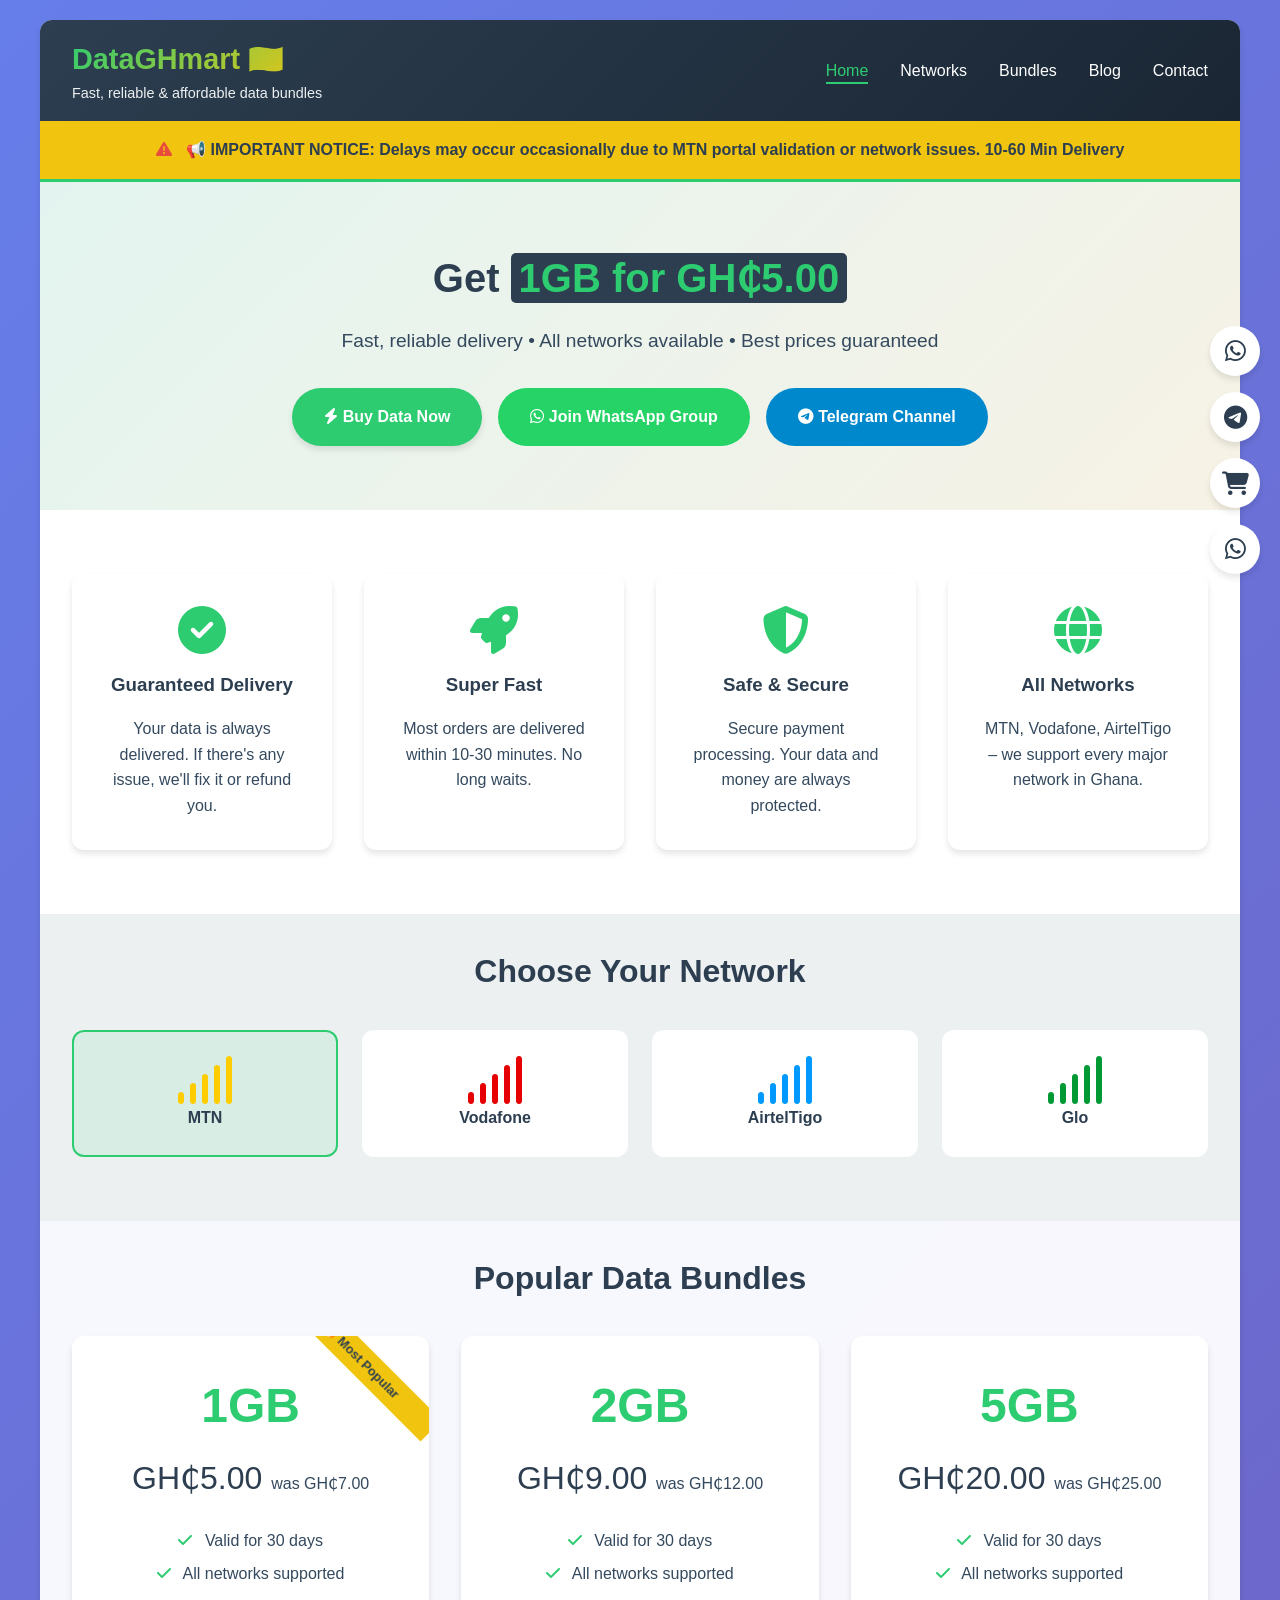
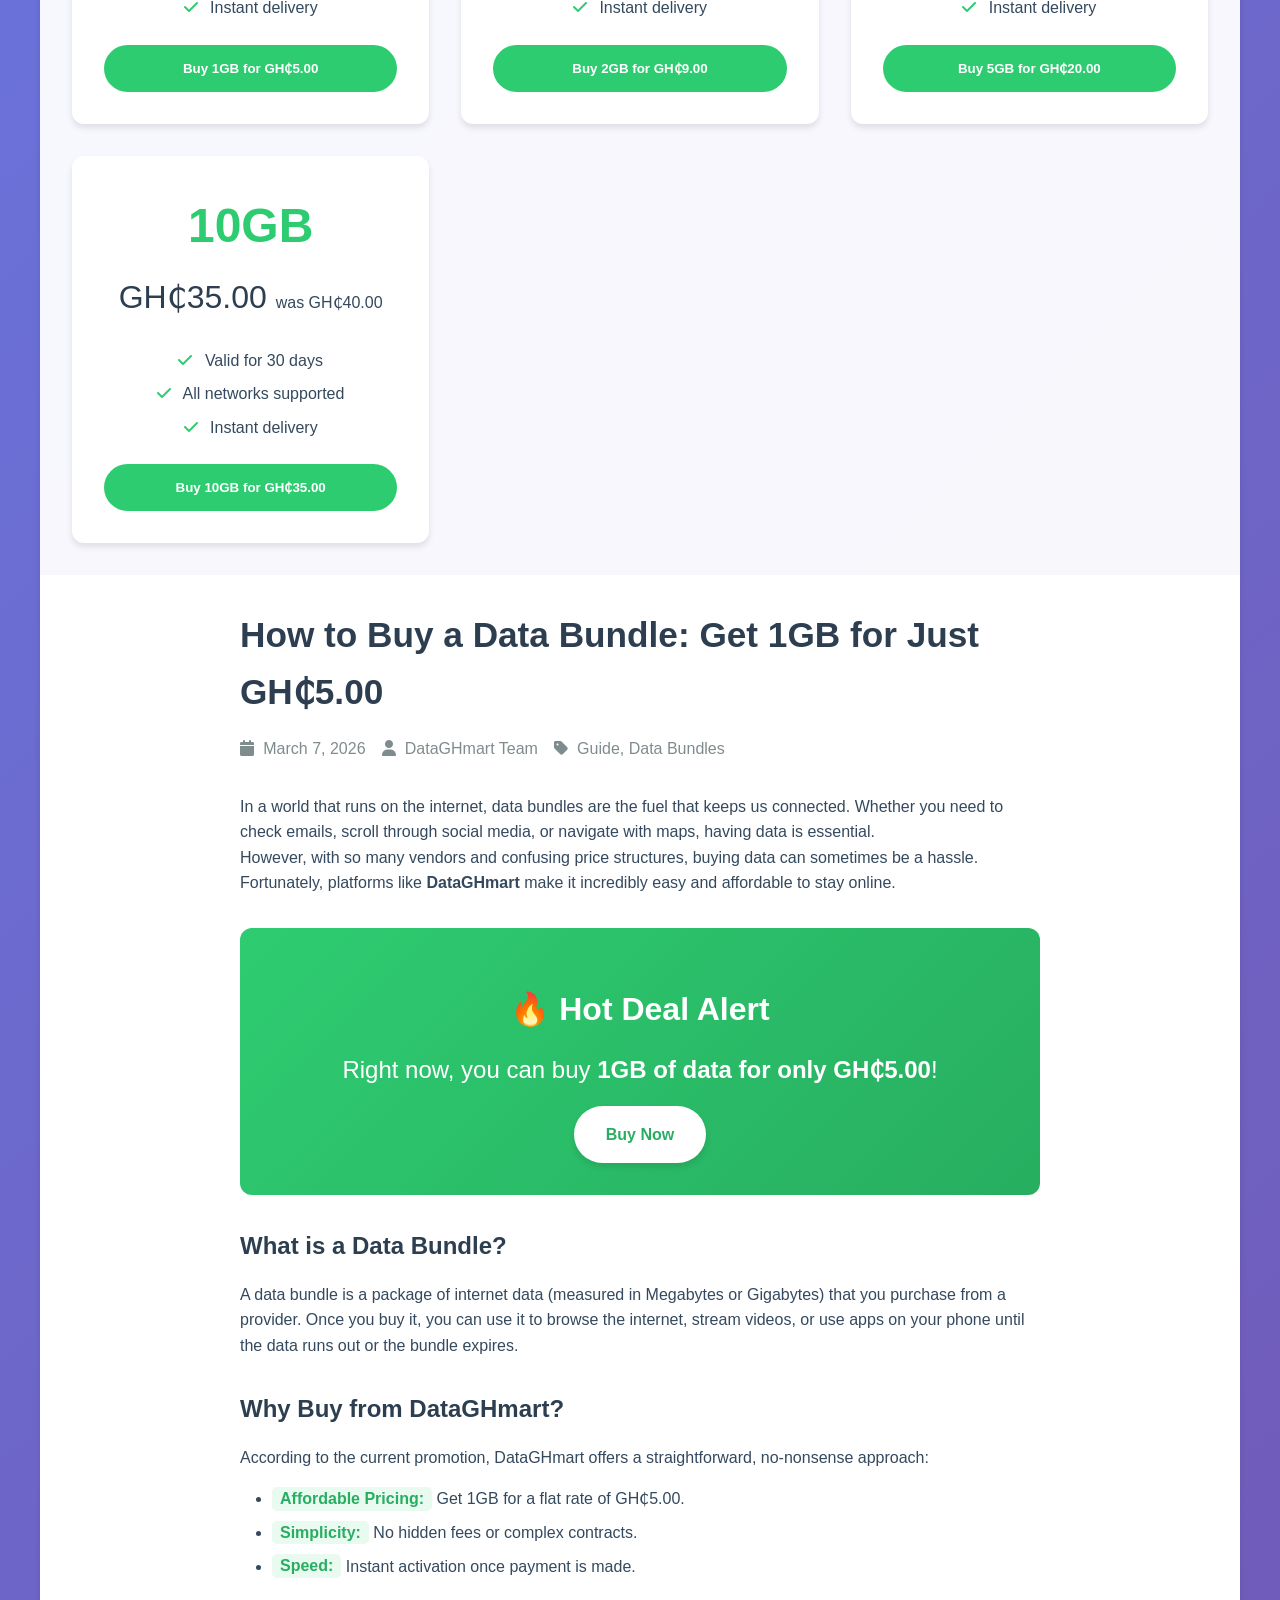
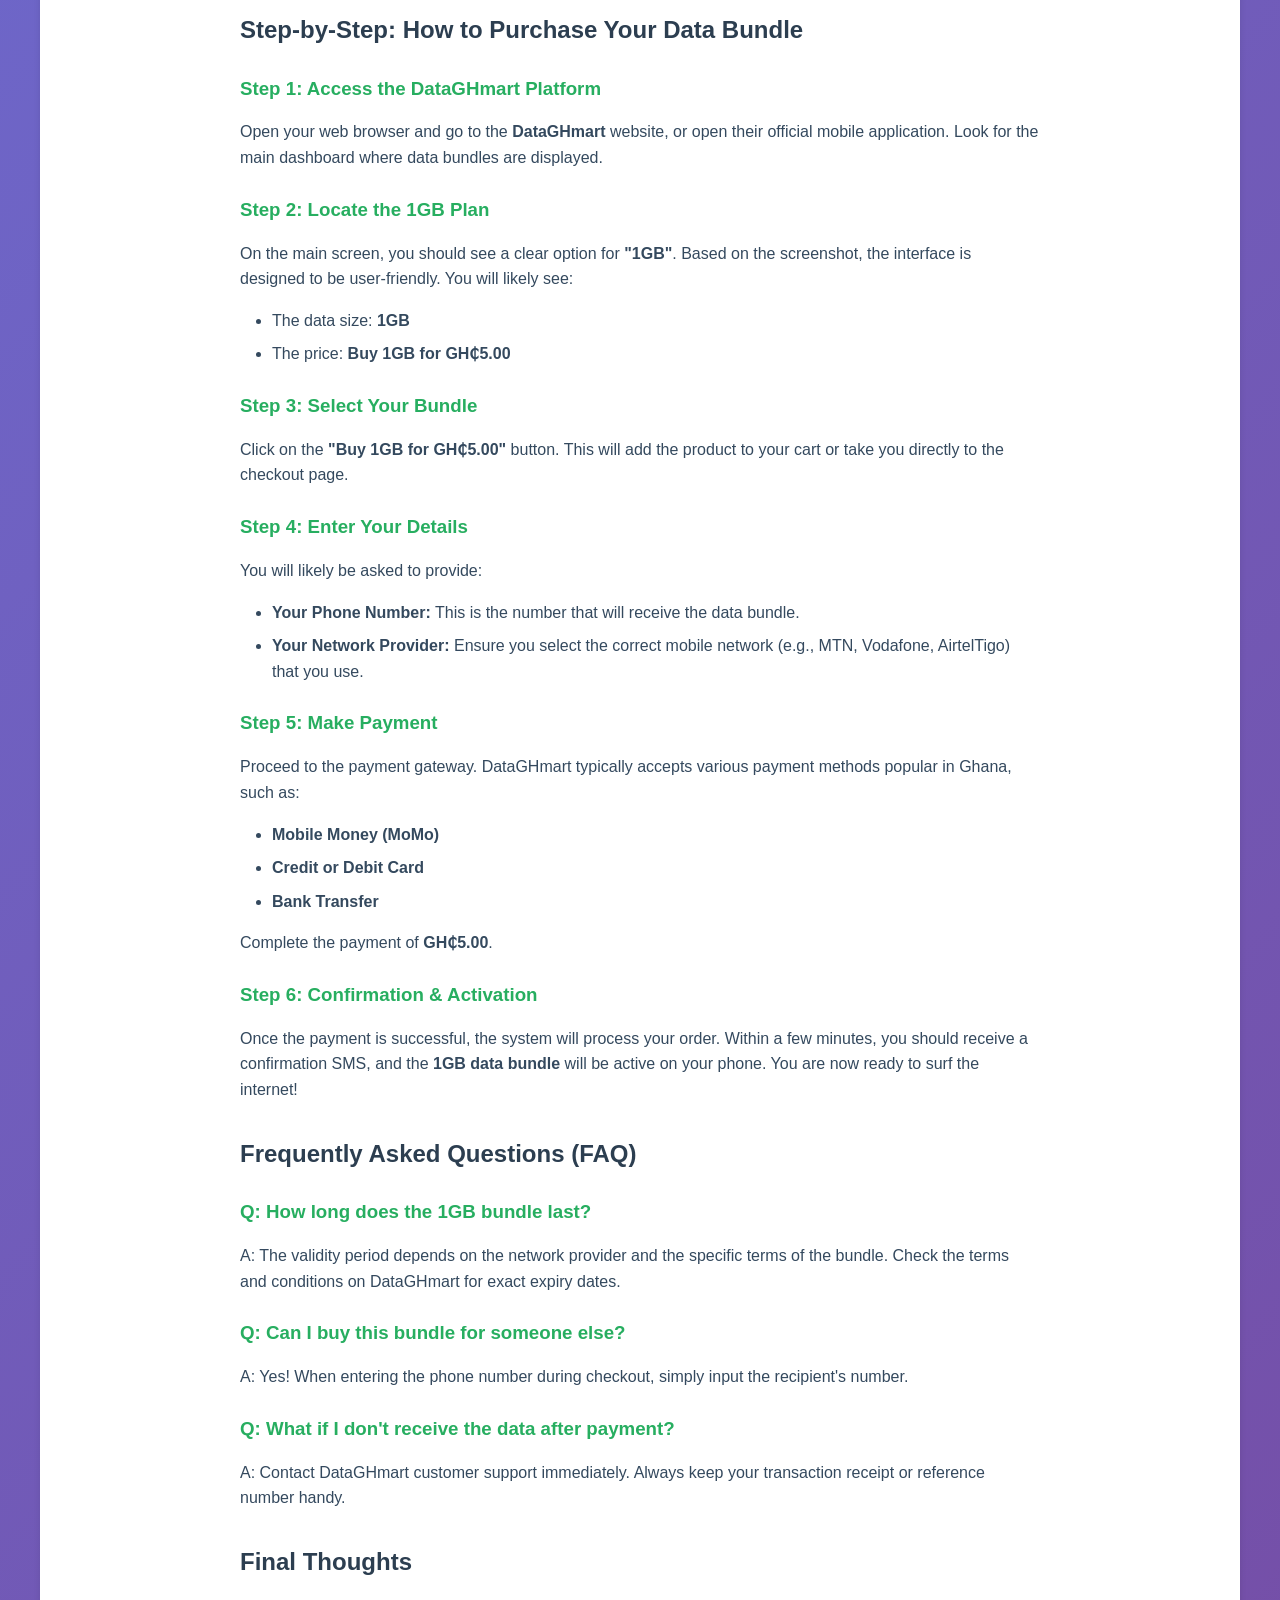
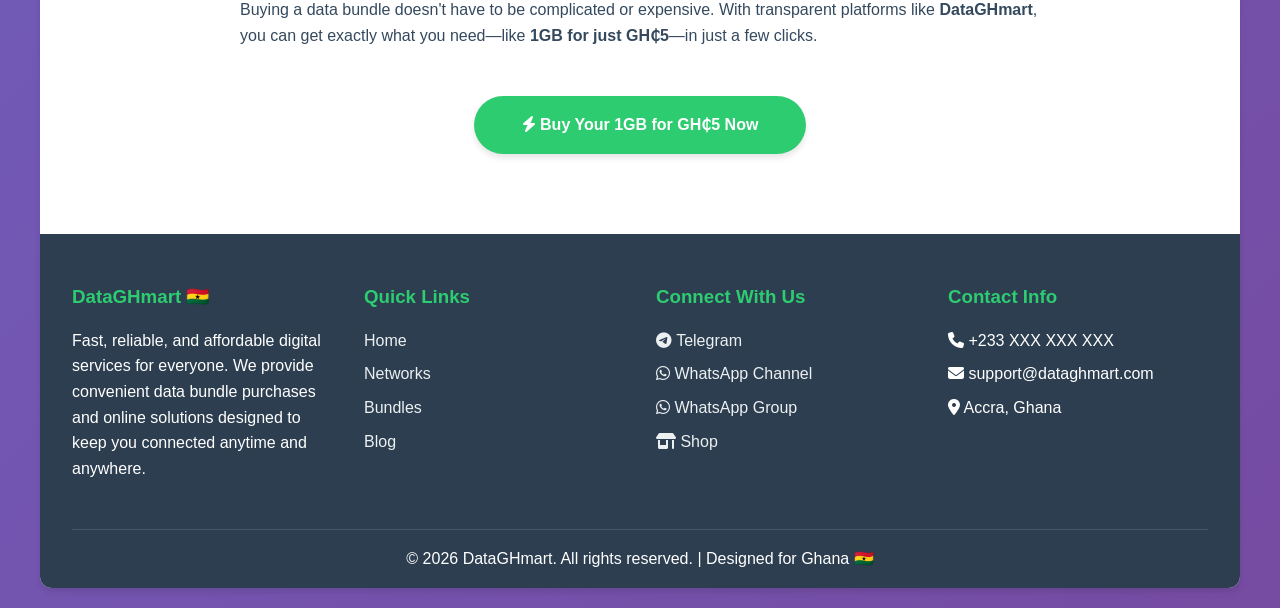
==== index.html @ 3838e5b7 "Add files via upload" ====
<!DOCTYPE html>
<html lang="en">
<head>
    <meta charset="UTF-8">
    <meta name="viewport" content="width=device-width, initial-scale=1.0">
    <title>DataGHmart - Buy Affordable Data Bundles in Ghana</title>
    <meta name="description" content="Buy 1GB for just GH₵5. Fast, reliable data bundle delivery for all networks in Ghana. MTN, Vodafone, AirtelTigo. Instant activation.">
    
    <!-- Font Awesome for Icons -->
    <link rel="stylesheet" href="https://cdnjs.cloudflare.com/ajax/libs/font-awesome/6.5.1/css/all.min.css">
    
    <!-- External CSS -->
    <link rel="stylesheet" href="style.css">
</head>
<body>
    <!-- Floating Social Sidebar -->
    <div class="social-sidebar">
        <a href="https://wa.me/233XXXXXXXXX?text=Hello%20DataGHmart%2C%20I%20want%20to%20buy%20data" class="social-icon whatsapp" target="_blank" rel="noopener noreferrer">
            <i class="fab fa-whatsapp"></i>
        </a>
        <a href="https://t.me/dataghmart" class="social-icon telegram" target="_blank" rel="noopener noreferrer">
            <i class="fab fa-telegram-plane"></i>
        </a>
        <a href="https://www.cheapdata.shop/shop/brivian-ltd" class="social-icon shop" target="_blank" rel="noopener noreferrer">
            <i class="fas fa-shopping-cart"></i>
        </a>
        <a href="https://whatsapp.com/channel/0029VbBi57OKgsNrDCV4zs1E" class="social-icon whatsapp" target="_blank" rel="noopener noreferrer">
            <i class="fab fa-whatsapp"></i>
        </a>
    </div>

    <div class="container">
        <!-- Header -->
        <header>
            <div class="logo">
                <h1>DataGHmart 🇬🇭</h1>
                <p>Fast, reliable & affordable data bundles</p>
            </div>
            <div class="menu-toggle" id="menuToggle">
                <i class="fas fa-bars"></i>
            </div>
            <nav>
                <ul id="mainNav">
                    <li><a href="#home">Home</a></li>
                    <li><a href="#networks">Networks</a></li>
                    <li><a href="#bundles">Bundles</a></li>
                    <li><a href="#blog">Blog</a></li>
                    <li><a href="#contact">Contact</a></li>
                </ul>
            </nav>
        </header>

        <!-- Notice Banner -->
        <div class="notice-banner">
            <i class="fas fa-exclamation-triangle"></i>
            📢 IMPORTANT NOTICE: Delays may occur occasionally due to MTN portal validation or network issues. 10-60 Min Delivery
        </div>

        <!-- Hero Section -->
        <section class="hero" id="home">
            <h2>Get <span>1GB for GH₵5.00</span></h2>
            <p>Fast, reliable delivery • All networks available • Best prices guaranteed</p>
            <div class="cta-buttons">
                <a href="https://www.cheapdata.shop/shop/brivian-ltd" class="btn btn-primary" target="_blank" rel="noopener noreferrer">
                    <i class="fas fa-bolt"></i> Buy Data Now
                </a>
                <a href="https://chat.whatsapp.com/KvupM9a1osR2ZE6LLy5NDb" class="btn btn-whatsapp" target="_blank" rel="noopener noreferrer">
                    <i class="fab fa-whatsapp"></i> Join WhatsApp Group
                </a>
                <a href="https://t.me/dataghmart" class="btn btn-telegram" target="_blank" rel="noopener noreferrer">
                    <i class="fab fa-telegram"></i> Telegram Channel
                </a>
            </div>
        </section>

        <!-- Features Section -->
        <section class="features">
            <div class="feature-card">
                <i class="fas fa-check-circle"></i>
                <h3>Guaranteed Delivery</h3>
                <p>Your data is always delivered. If there's any issue, we'll fix it or refund you.</p>
            </div>
            <div class="feature-card">
                <i class="fas fa-rocket"></i>
                <h3>Super Fast</h3>
                <p>Most orders are delivered within 10-30 minutes. No long waits.</p>
            </div>
            <div class="feature-card">
                <i class="fas fa-shield-alt"></i>
                <h3>Safe & Secure</h3>
                <p>Secure payment processing. Your data and money are always protected.</p>
            </div>
            <div class="feature-card">
                <i class="fas fa-globe"></i>
                <h3>All Networks</h3>
                <p>MTN, Vodafone, AirtelTigo – we support every major network in Ghana.</p>
            </div>
        </section>

        <!-- Networks Section -->
        <section class="networks" id="networks">
            <h2 class="section-title">Choose Your Network</h2>
            <div class="network-grid" id="networkGrid">
                <div class="network-item active" data-network="mtn">
                    <i class="fas fa-signal" style="font-size: 3rem; color: #ffcc00;"></i>
                    <h4>MTN</h4>
                </div>
                <div class="network-item" data-network="vodafone">
                    <i class="fas fa-signal" style="font-size: 3rem; color: #e60000;"></i>
                    <h4>Vodafone</h4>
                </div>
                <div class="network-item" data-network="airteltigo">
                    <i class="fas fa-signal" style="font-size: 3rem; color: #0099ff;"></i>
                    <h4>AirtelTigo</h4>
                </div>
                <div class="network-item" data-network="glo">
                    <i class="fas fa-signal" style="font-size: 3rem; color: #009933;"></i>
                    <h4>Glo</h4>
                </div>
            </div>
        </section>

        <!-- Bundles Section -->
        <section class="bundles" id="bundles">
            <h2 class="section-title">Popular Data Bundles</h2>
            <div class="bundle-grid" id="bundleGrid">
                <!-- Bundles will be populated by JavaScript -->
            </div>
        </section>

        <!-- Blog Content Section -->
        <section class="blog-content" id="blog">
            <article class="blog-post">
                <h1>How to Buy a Data Bundle: Get 1GB for Just GH₵5.00</h1>
                <div class="blog-meta">
                    <span><i class="fas fa-calendar"></i> March 7, 2026</span>
                    <span><i class="fas fa-user"></i> DataGHmart Team</span>
                    <span><i class="fas fa-tag"></i> Guide, Data Bundles</span>
                </div>
                <div class="blog-content-text">
                    <p>In a world that runs on the internet, data bundles are the fuel that keeps us connected. Whether you need to check emails, scroll through social media, or navigate with maps, having data is essential.</p>
                    
                    <p>However, with so many vendors and confusing price structures, buying data can sometimes be a hassle. Fortunately, platforms like <strong>DataGHmart</strong> make it incredibly easy and affordable to stay online.</p>
                    
                    <div style="background: linear-gradient(135deg, var(--primary), var(--primary-dark)); color: white; padding: 2rem; border-radius: var(--border-radius); margin: 2rem 0; text-align: center;">
                        <h3 style="color: white; font-size: 2rem;">🔥 Hot Deal Alert</h3>
                        <p style="font-size: 1.5rem; margin: 1rem 0;">Right now, you can buy <strong>1GB of data for only GH₵5.00</strong>!</p>
                        <a href="https://www.cheapdata.shop/shop/brivian-ltd" class="btn btn-primary" style="background: white; color: var(--primary-dark);" target="_blank" rel="noopener noreferrer">Buy Now</a>
                    </div>

                    <h2>What is a Data Bundle?</h2>
                    <p>A data bundle is a package of internet data (measured in Megabytes or Gigabytes) that you purchase from a provider. Once you buy it, you can use it to browse the internet, stream videos, or use apps on your phone until the data runs out or the bundle expires.</p>

                    <h2>Why Buy from DataGHmart?</h2>
                    <p>According to the current promotion, DataGHmart offers a straightforward, no-nonsense approach:</p>
                    <ul>
                        <li><span class="highlight">Affordable Pricing:</span> Get 1GB for a flat rate of GH₵5.00.</li>
                        <li><span class="highlight">Simplicity:</span> No hidden fees or complex contracts.</li>
                        <li><span class="highlight">Speed:</span> Instant activation once payment is made.</li>
                    </ul>

                    <h2>Step-by-Step: How to Purchase Your Data Bundle</h2>
                    
                    <h3>Step 1: Access the DataGHmart Platform</h3>
                    <p>Open your web browser and go to the <strong>DataGHmart</strong> website, or open their official mobile application. Look for the main dashboard where data bundles are displayed.</p>

                    <h3>Step 2: Locate the 1GB Plan</h3>
                    <p>On the main screen, you should see a clear option for <strong>"1GB"</strong>. Based on the screenshot, the interface is designed to be user-friendly. You will likely see:</p>
                    <ul>
                        <li>The data size: <strong>1GB</strong></li>
                        <li>The price: <strong>Buy 1GB for GH₵5.00</strong></li>
                    </ul>

                    <h3>Step 3: Select Your Bundle</h3>
                    <p>Click on the <strong>"Buy 1GB for GH₵5.00"</strong> button. This will add the product to your cart or take you directly to the checkout page.</p>

                    <h3>Step 4: Enter Your Details</h3>
                    <p>You will likely be asked to provide:</p>
                    <ul>
                        <li><strong>Your Phone Number:</strong> This is the number that will receive the data bundle.</li>
                        <li><strong>Your Network Provider:</strong> Ensure you select the correct mobile network (e.g., MTN, Vodafone, AirtelTigo) that you use.</li>
                    </ul>

                    <h3>Step 5: Make Payment</h3>
                    <p>Proceed to the payment gateway. DataGHmart typically accepts various payment methods popular in Ghana, such as:</p>
                    <ul>
                        <li><strong>Mobile Money (MoMo)</strong></li>
                        <li><strong>Credit or Debit Card</strong></li>
                        <li><strong>Bank Transfer</strong></li>
                    </ul>
                    <p>Complete the payment of <strong>GH₵5.00</strong>.</p>

                    <h3>Step 6: Confirmation & Activation</h3>
                    <p>Once the payment is successful, the system will process your order. Within a few minutes, you should receive a confirmation SMS, and the <strong>1GB data bundle</strong> will be active on your phone. You are now ready to surf the internet!</p>

                    <h2>Frequently Asked Questions (FAQ)</h2>
                    
                    <h3>Q: How long does the 1GB bundle last?</h3>
                    <p>A: The validity period depends on the network provider and the specific terms of the bundle. Check the terms and conditions on DataGHmart for exact expiry dates.</p>

                    <h3>Q: Can I buy this bundle for someone else?</h3>
                    <p>A: Yes! When entering the phone number during checkout, simply input the recipient's number.</p>

                    <h3>Q: What if I don't receive the data after payment?</h3>
                    <p>A: Contact DataGHmart customer support immediately. Always keep your transaction receipt or reference number handy.</p>

                    <h2>Final Thoughts</h2>
                    <p>Buying a data bundle doesn't have to be complicated or expensive. With transparent platforms like <strong>DataGHmart</strong>, you can get exactly what you need—like <strong>1GB for just GH₵5</strong>—in just a few clicks.</p>

                    <div style="text-align: center; margin: 3rem 0;">
                        <a href="https://www.cheapdata.shop/shop/brivian-ltd" class="btn btn-primary" style="padding: 1rem 3rem;" target="_blank" rel="noopener noreferrer">
                            <i class="fas fa-bolt"></i> Buy Your 1GB for GH₵5 Now
                        </a>
                    </div>
                </div>
            </article>
        </section>

        <!-- Footer -->
        <footer id="contact">
            <div class="footer-content">
                <div class="footer-section">
                    <h3>DataGHmart 🇬🇭</h3>
                    <p>Fast, reliable, and affordable digital services for everyone. We provide convenient data bundle purchases and online solutions designed to keep you connected anytime and anywhere.</p>
                </div>
                <div class="footer-section">
                    <h3>Quick Links</h3>
                    <ul>
                        <li><a href="#home">Home</a></li>
                        <li><a href="#networks">Networks</a></li>
                        <li><a href="#bundles">Bundles</a></li>
                        <li><a href="#blog">Blog</a></li>
                    </ul>
                </div>
                <div class="footer-section">
                    <h3>Connect With Us</h3>
                    <ul>
                        <li><a href="https://t.me/dataghmart" target="_blank" rel="noopener noreferrer"><i class="fab fa-telegram"></i> Telegram</a></li>
                        <li><a href="https://whatsapp.com/channel/0029VbBi57OKgsNrDCV4zs1E" target="_blank" rel="noopener noreferrer"><i class="fab fa-whatsapp"></i> WhatsApp Channel</a></li>
                        <li><a href="https://chat.whatsapp.com/KvupM9a1osR2ZE6LLy5NDb" target="_blank" rel="noopener noreferrer"><i class="fab fa-whatsapp"></i> WhatsApp Group</a></li>
                        <li><a href="https://www.cheapdata.shop/shop/brivian-ltd" target="_blank" rel="noopener noreferrer"><i class="fas fa-shop"></i> Shop</a></li>
                    </ul>
                </div>
                <div class="footer-section">
                    <h3>Contact Info</h3>
                    <ul>
                        <li><i class="fas fa-phone"></i> +233 XXX XXX XXX</li>
                        <li><i class="fas fa-envelope"></i> support@dataghmart.com</li>
                        <li><i class="fas fa-map-marker-alt"></i> Accra, Ghana</li>
                    </ul>
                </div>
            </div>
            <div class="footer-bottom">
                <p>&copy; 2026 DataGHmart. All rights reserved. | Designed for Ghana 🇬🇭</p>
            </div>
        </footer>
    </div>

    <!-- External JavaScript -->
    <script src="script.js"></script>
</body>
</html>
---- style.css ----
/* ===== RESET & VARIABLES ===== */
* {
    margin: 0;
    padding: 0;
    box-sizing: border-box;
}

:root {
    --primary: #2ecc71;
    --primary-dark: #27ae60;
    --secondary: #f1c40f;
    --dark: #2c3e50;
    --light: #ecf0f1;
    --danger: #e74c3c;
    --text: #34495e;
    --whatsapp: #25D366;
    --telegram: #0088cc;
    --shadow: 0 4px 6px rgba(0, 0, 0, 0.1);
    --border-radius: 12px;
}

body {
    font-family: 'Segoe UI', Tahoma, Geneva, Verdana, sans-serif;
    line-height: 1.6;
    color: var(--text);
    background: linear-gradient(135deg, #667eea 0%, #764ba2 100%);
    min-height: 100vh;
    padding: 20px;
}

/* ===== CONTAINER & CARD STYLES ===== */
.container {
    max-width: 1200px;
    margin: 0 auto;
    background: rgba(255, 255, 255, 0.95);
    backdrop-filter: blur(10px);
    border-radius: var(--border-radius);
    box-shadow: var(--shadow);
    overflow: hidden;
}

/* ===== HEADER & NAVIGATION ===== */
header {
    background: linear-gradient(135deg, var(--dark), #1a2634);
    color: white;
    padding: 1rem 2rem;
    display: flex;
    justify-content: space-between;
    align-items: center;
    flex-wrap: wrap;
    gap: 1rem;
}

.logo h1 {
    font-size: 1.8rem;
    font-weight: 700;
    background: linear-gradient(135deg, var(--primary), var(--secondary));
    -webkit-background-clip: text;
    -webkit-text-fill-color: transparent;
    background-clip: text;
}

.logo p {
    font-size: 0.9rem;
    color: var(--light);
}

nav ul {
    display: flex;
    gap: 2rem;
    list-style: none;
}

nav a {
    color: white;
    text-decoration: none;
    font-weight: 500;
    transition: color 0.3s;
    position: relative;
}

nav a::after {
    content: '';
    position: absolute;
    bottom: -5px;
    left: 0;
    width: 0;
    height: 2px;
    background: var(--primary);
    transition: width 0.3s;
}

nav a:hover::after {
    width: 100%;
}

nav a:hover {
    color: var(--primary);
}

nav a.active {
    color: var(--primary);
}

nav a.active::after {
    width: 100%;
}

/* ===== MOBILE MENU ===== */
.menu-toggle {
    display: none;
    font-size: 1.5rem;
    cursor: pointer;
    color: white;
}

/* ===== NOTICE BANNER ===== */
.notice-banner {
    background: var(--secondary);
    color: var(--dark);
    padding: 1rem 2rem;
    text-align: center;
    font-weight: 600;
    border-bottom: 3px solid var(--primary);
}

.notice-banner i {
    margin-right: 10px;
    color: var(--danger);
}

/* ===== HERO SECTION ===== */
.hero {
    background: linear-gradient(135deg, rgba(46, 204, 113, 0.1), rgba(241, 196, 15, 0.1));
    padding: 4rem 2rem;
    text-align: center;
}

.hero h2 {
    font-size: 2.5rem;
    color: var(--dark);
    margin-bottom: 1rem;
}

.hero h2 span {
    color: var(--primary);
    background: var(--dark);
    padding: 0.2rem 0.5rem;
    border-radius: 5px;
}

.hero p {
    font-size: 1.2rem;
    margin-bottom: 2rem;
}

.cta-buttons {
    display: flex;
    gap: 1rem;
    justify-content: center;
    flex-wrap: wrap;
}

.btn {
    display: inline-block;
    padding: 1rem 2rem;
    border-radius: 50px;
    text-decoration: none;
    font-weight: 600;
    transition: all 0.3s;
    border: none;
    cursor: pointer;
}

.btn-primary {
    background: var(--primary);
    color: white;
    box-shadow: var(--shadow);
}

.btn-primary:hover {
    background: var(--primary-dark);
    transform: translateY(-2px);
}

.btn-whatsapp {
    background: var(--whatsapp);
    color: white;
}

.btn-whatsapp:hover {
    background: #128C7E;
    transform: translateY(-2px);
}

.btn-telegram {
    background: var(--telegram);
    color: white;
}

.btn-telegram:hover {
    background: #006699;
    transform: translateY(-2px);
}

/* ===== FEATURES SECTION ===== */
.features {
    display: grid;
    grid-template-columns: repeat(auto-fit, minmax(250px, 1fr));
    gap: 2rem;
    padding: 4rem 2rem;
    background: white;
}

.feature-card {
    text-align: center;
    padding: 2rem;
    border-radius: var(--border-radius);
    box-shadow: var(--shadow);
    transition: transform 0.3s;
}

.feature-card:hover {
    transform: translateY(-5px);
}

.feature-card i {
    font-size: 3rem;
    color: var(--primary);
    margin-bottom: 1rem;
}

.feature-card h3 {
    margin-bottom: 1rem;
    color: var(--dark);
}

/* ===== NETWORK GRID ===== */
.networks {
    padding: 2rem;
    background: var(--light);
}

.section-title {
    text-align: center;
    font-size: 2rem;
    margin-bottom: 2rem;
    color: var(--dark);
}

.network-grid {
    display: grid;
    grid-template-columns: repeat(auto-fit, minmax(150px, 1fr));
    gap: 1.5rem;
    margin-bottom: 2rem;
}

.network-item {
    background: white;
    padding: 1.5rem;
    border-radius: var(--border-radius);
    text-align: center;
    cursor: pointer;
    transition: all 0.3s;
    border: 2px solid transparent;
}

.network-item:hover {
    border-color: var(--primary);
    transform: scale(1.05);
}

.network-item.active {
    border-color: var(--primary);
    background: rgba(46, 204, 113, 0.1);
}

.network-item img {
    width: 60px;
    height: 60px;
    margin-bottom: 0.5rem;
}

.network-item h4 {
    color: var(--dark);
}

/* ===== BUNDLE CARDS ===== */
.bundles {
    padding: 2rem;
}

.bundle-grid {
    display: grid;
    grid-template-columns: repeat(auto-fit, minmax(280px, 1fr));
    gap: 2rem;
}

.bundle-card {
    background: white;
    border-radius: var(--border-radius);
    padding: 2rem;
    text-align: center;
    box-shadow: var(--shadow);
    position: relative;
    overflow: hidden;
    transition: transform 0.3s;
}

.bundle-card:hover {
    transform: translateY(-5px);
}

.bundle-card.popular::before {
    content: '🔥 Most Popular';
    position: absolute;
    top: 10px;
    right: -30px;
    background: var(--secondary);
    color: var(--dark);
    padding: 0.3rem 3rem;
    transform: rotate(45deg);
    font-size: 0.8rem;
    font-weight: 600;
}

.bundle-size {
    font-size: 3rem;
    font-weight: 700;
    color: var(--primary);
    margin-bottom: 0.5rem;
}

.bundle-price {
    font-size: 2rem;
    color: var(--dark);
    margin-bottom: 1rem;
}

.bundle-price span {
    font-size: 1rem;
    color: var(--text);
}

.bundle-features {
    list-style: none;
    margin: 1.5rem 0;
}

.bundle-features li {
    margin: 0.5rem 0;
    color: var(--text);
}

.bundle-features i {
    color: var(--primary);
    margin-right: 0.5rem;
}

.btn-buy {
    background: var(--primary);
    color: white;
    width: 100%;
    padding: 1rem;
    border: none;
    border-radius: 50px;
    font-weight: 600;
    cursor: pointer;
    transition: background 0.3s;
}

.btn-buy:hover {
    background: var(--primary-dark);
}

/* ===== BLOG CONTENT ===== */
.blog-content {
    padding: 2rem;
    background: white;
}

.blog-post {
    max-width: 800px;
    margin: 0 auto;
}

.blog-post h1 {
    font-size: 2.2rem;
    color: var(--dark);
    margin-bottom: 1rem;
}

.blog-meta {
    color: #7f8c8d;
    margin-bottom: 2rem;
    display: flex;
    gap: 1rem;
    align-items: center;
}

.blog-meta i {
    margin-right: 0.3rem;
}

.blog-content-text h2 {
    color: var(--dark);
    margin: 2rem 0 1rem;
}

.blog-content-text h3 {
    color: var(--primary-dark);
    margin: 1.5rem 0 1rem;
}

.blog-content-text ul, 
.blog-content-text ol {
    margin: 1rem 0 1rem 2rem;
}

.blog-content-text li {
    margin: 0.5rem 0;
}

.blog-content-text .highlight {
    background: rgba(46, 204, 113, 0.1);
    padding: 0.2rem 0.5rem;
    border-radius: 5px;
    font-weight: 600;
    color: var(--primary-dark);
}

/* ===== SOCIAL SIDEBAR ===== */
.social-sidebar {
    position: fixed;
    right: 20px;
    top: 50%;
    transform: translateY(-50%);
    display: flex;
    flex-direction: column;
    gap: 1rem;
    z-index: 1000;
}

.social-icon {
    width: 50px;
    height: 50px;
    border-radius: 50%;
    background: white;
    display: flex;
    align-items: center;
    justify-content: center;
    font-size: 1.5rem;
    color: var(--dark);
    box-shadow: var(--shadow);
    transition: all 0.3s;
    text-decoration: none;
}

.social-icon:hover {
    transform: scale(1.1);
}

.social-icon.whatsapp:hover {
    background: var(--whatsapp);
    color: white;
}

.social-icon.telegram:hover {
    background: var(--telegram);
    color: white;
}

.social-icon.shop:hover {
    background: var(--primary);
    color: white;
}

/* ===== FOOTER ===== */
footer {
    background: var(--dark);
    color: white;
    padding: 3rem 2rem 1rem;
}

.footer-content {
    display: grid;
    grid-template-columns: repeat(auto-fit, minmax(250px, 1fr));
    gap: 2rem;
    max-width: 1200px;
    margin: 0 auto;
}

.footer-section h3 {
    margin-bottom: 1rem;
    color: var(--primary);
}

.footer-section ul {
    list-style: none;
}

.footer-section ul li {
    margin: 0.5rem 0;
}

.footer-section a {
    color: var(--light);
    text-decoration: none;
    transition: color 0.3s;
}

.footer-section a:hover {
    color: var(--primary);
}

.footer-bottom {
    text-align: center;
    margin-top: 3rem;
    padding-top: 1rem;
    border-top: 1px solid #465668;
}

/* ===== RESPONSIVE DESIGN ===== */
@media (max-width: 768px) {
    header {
        flex-direction: column;
        text-align: center;
    }

    .menu-toggle {
        display: block;
    }

    nav ul {
        display: none;
        flex-direction: column;
        gap: 1rem;
        width: 100%;
        padding: 1rem 0;
    }

    nav ul.show {
        display: flex;
    }

    .hero h2 {
        font-size: 2rem;
    }

    .social-sidebar {
        position: static;
        transform: none;
        flex-direction: row;
        justify-content: center;
        padding: 1rem;
        background: rgba(255, 255, 255, 0.9);
        margin-top: 1rem;
    }

    .notice-banner {
        font-size: 0.9rem;
    }
}

@media (max-width: 480px) {
    .cta-buttons {
        flex-direction: column;
    }

    .btn {
        width: 100%;
    }
}
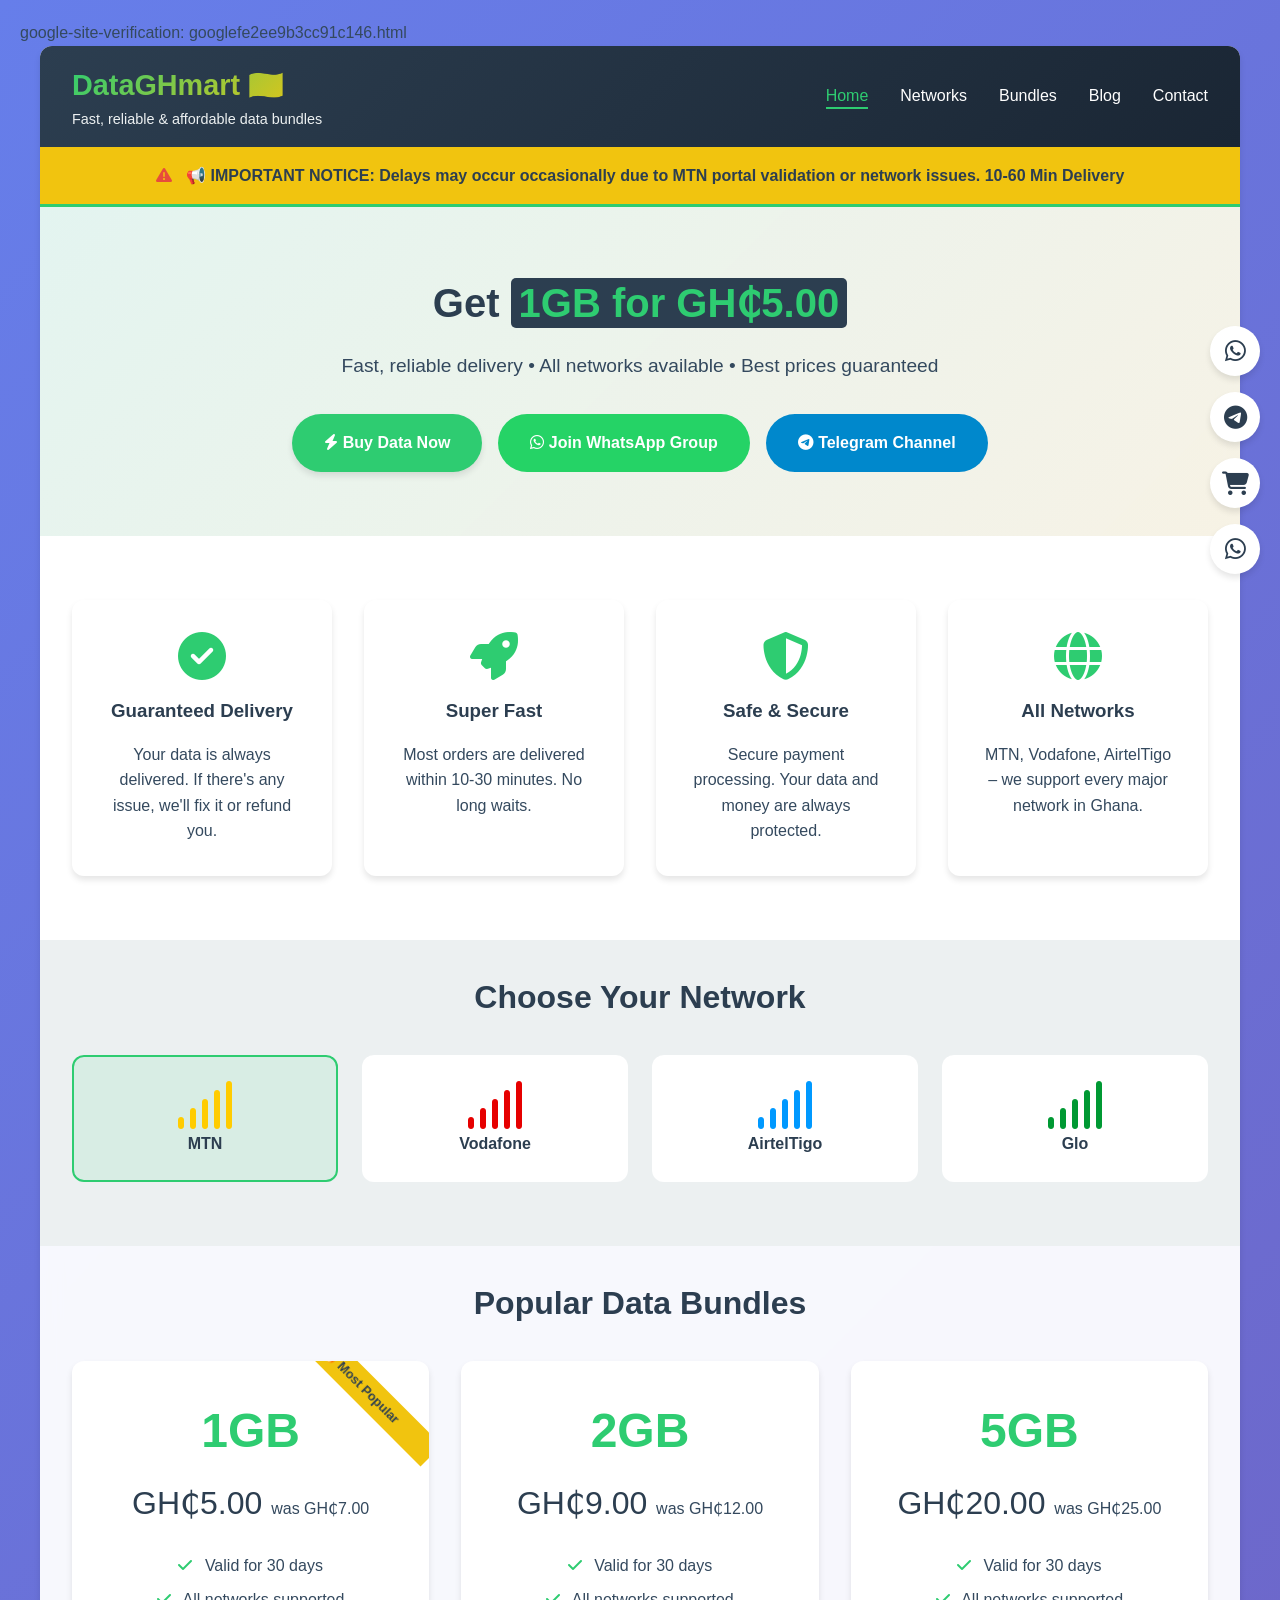
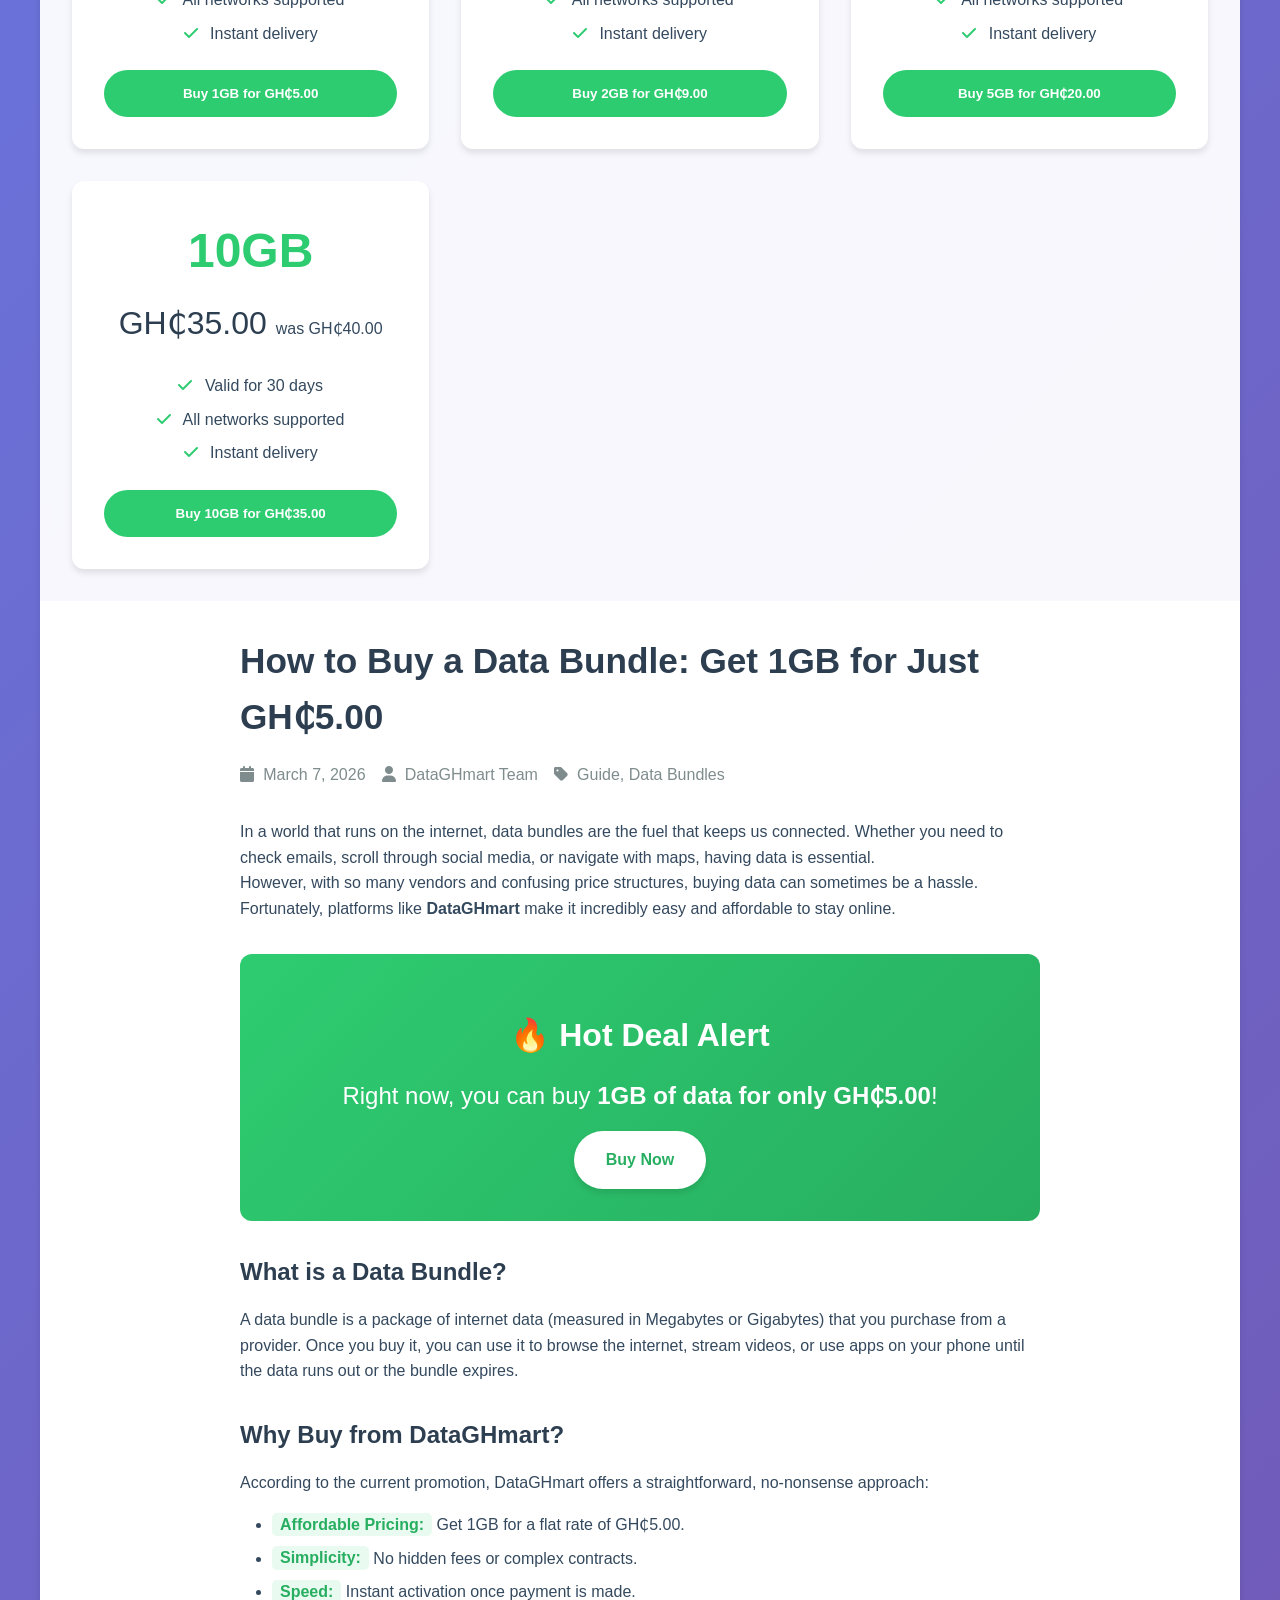
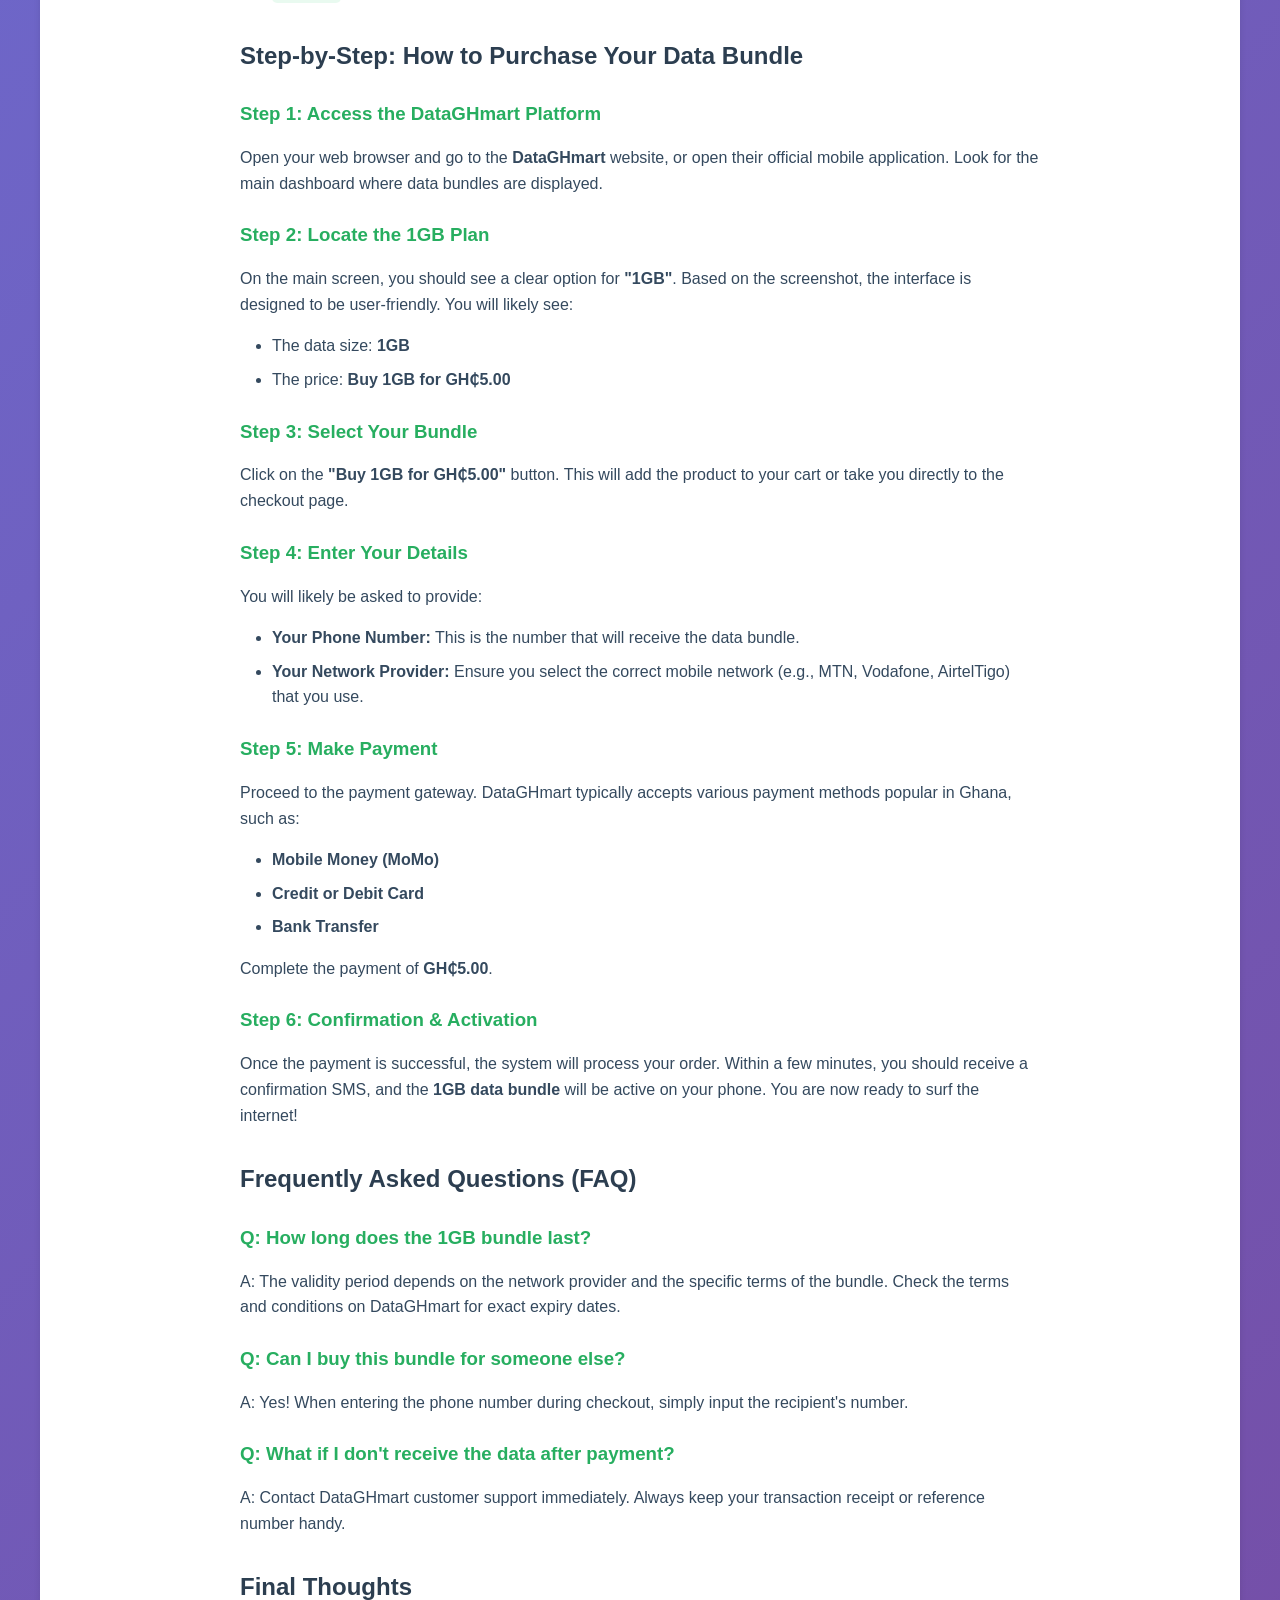
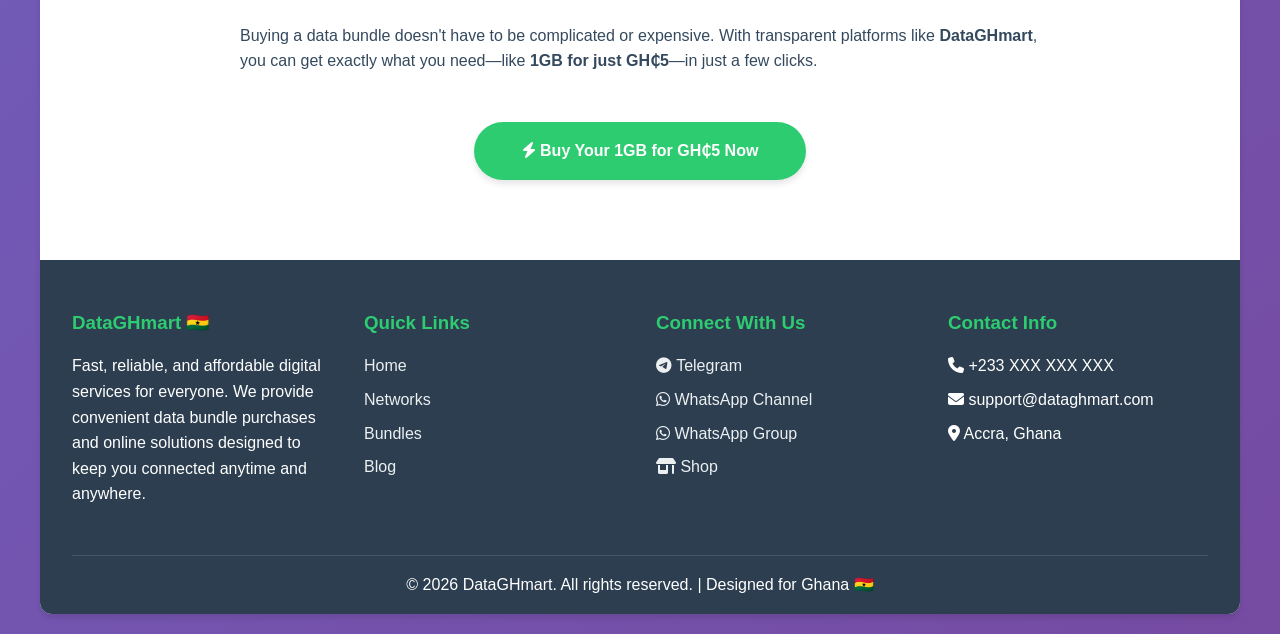
==== commit 79e96144: "Update index.html" ====
--- a/index.html
+++ b/index.html
@@ -1,6 +1,8 @@
 <!DOCTYPE html>
 <html lang="en">
 <head>
+    google-site-verification: googlefe2ee9b3cc91c146.html
+    <meta name="google-site-verification" content="9vMNerM8PINqfsRTG9Ss7VI5YIc3vKD4_roZ_LGCZEs" />
     <meta charset="UTF-8">
     <meta name="viewport" content="width=device-width, initial-scale=1.0">
     <title>DataGHmart - Buy Affordable Data Bundles in Ghana</title>
@@ -259,4 +261,4 @@
     <!-- External JavaScript -->
     <script src="script.js"></script>
 </body>
-</html>+</html>
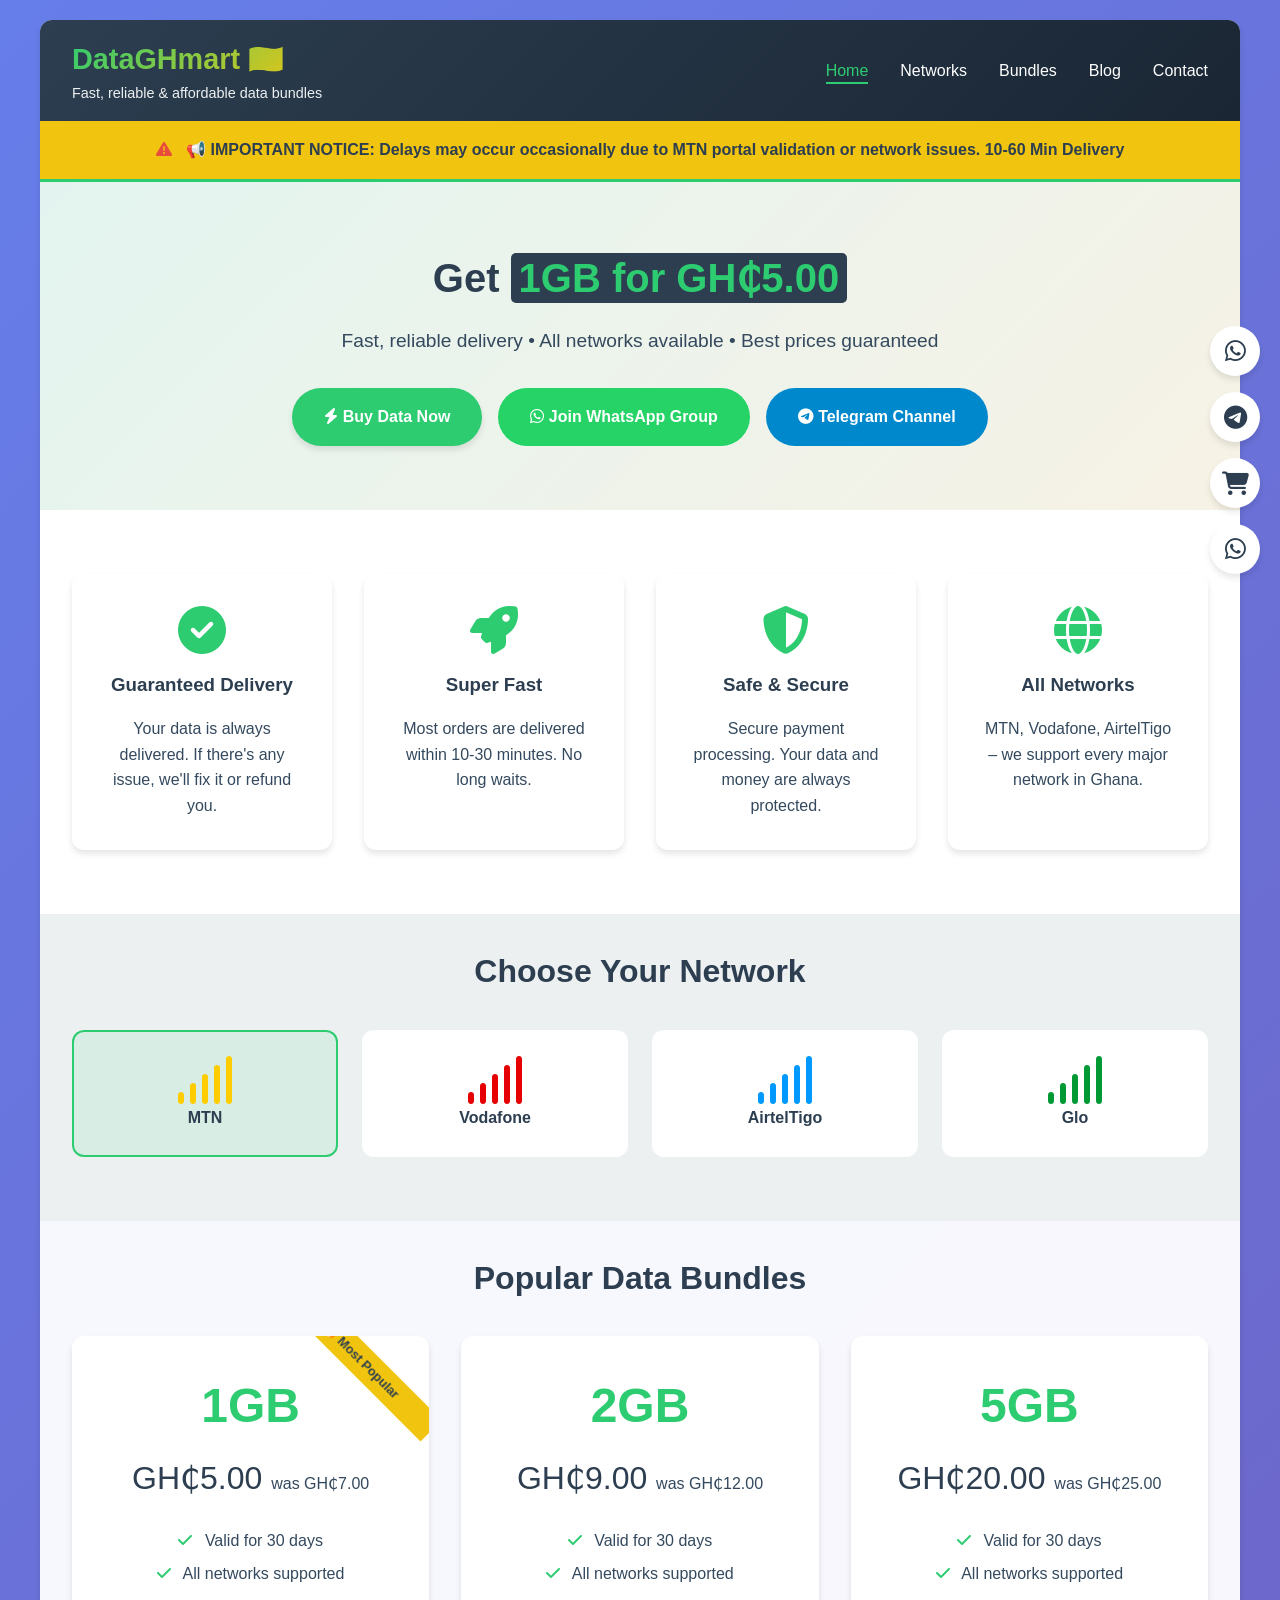
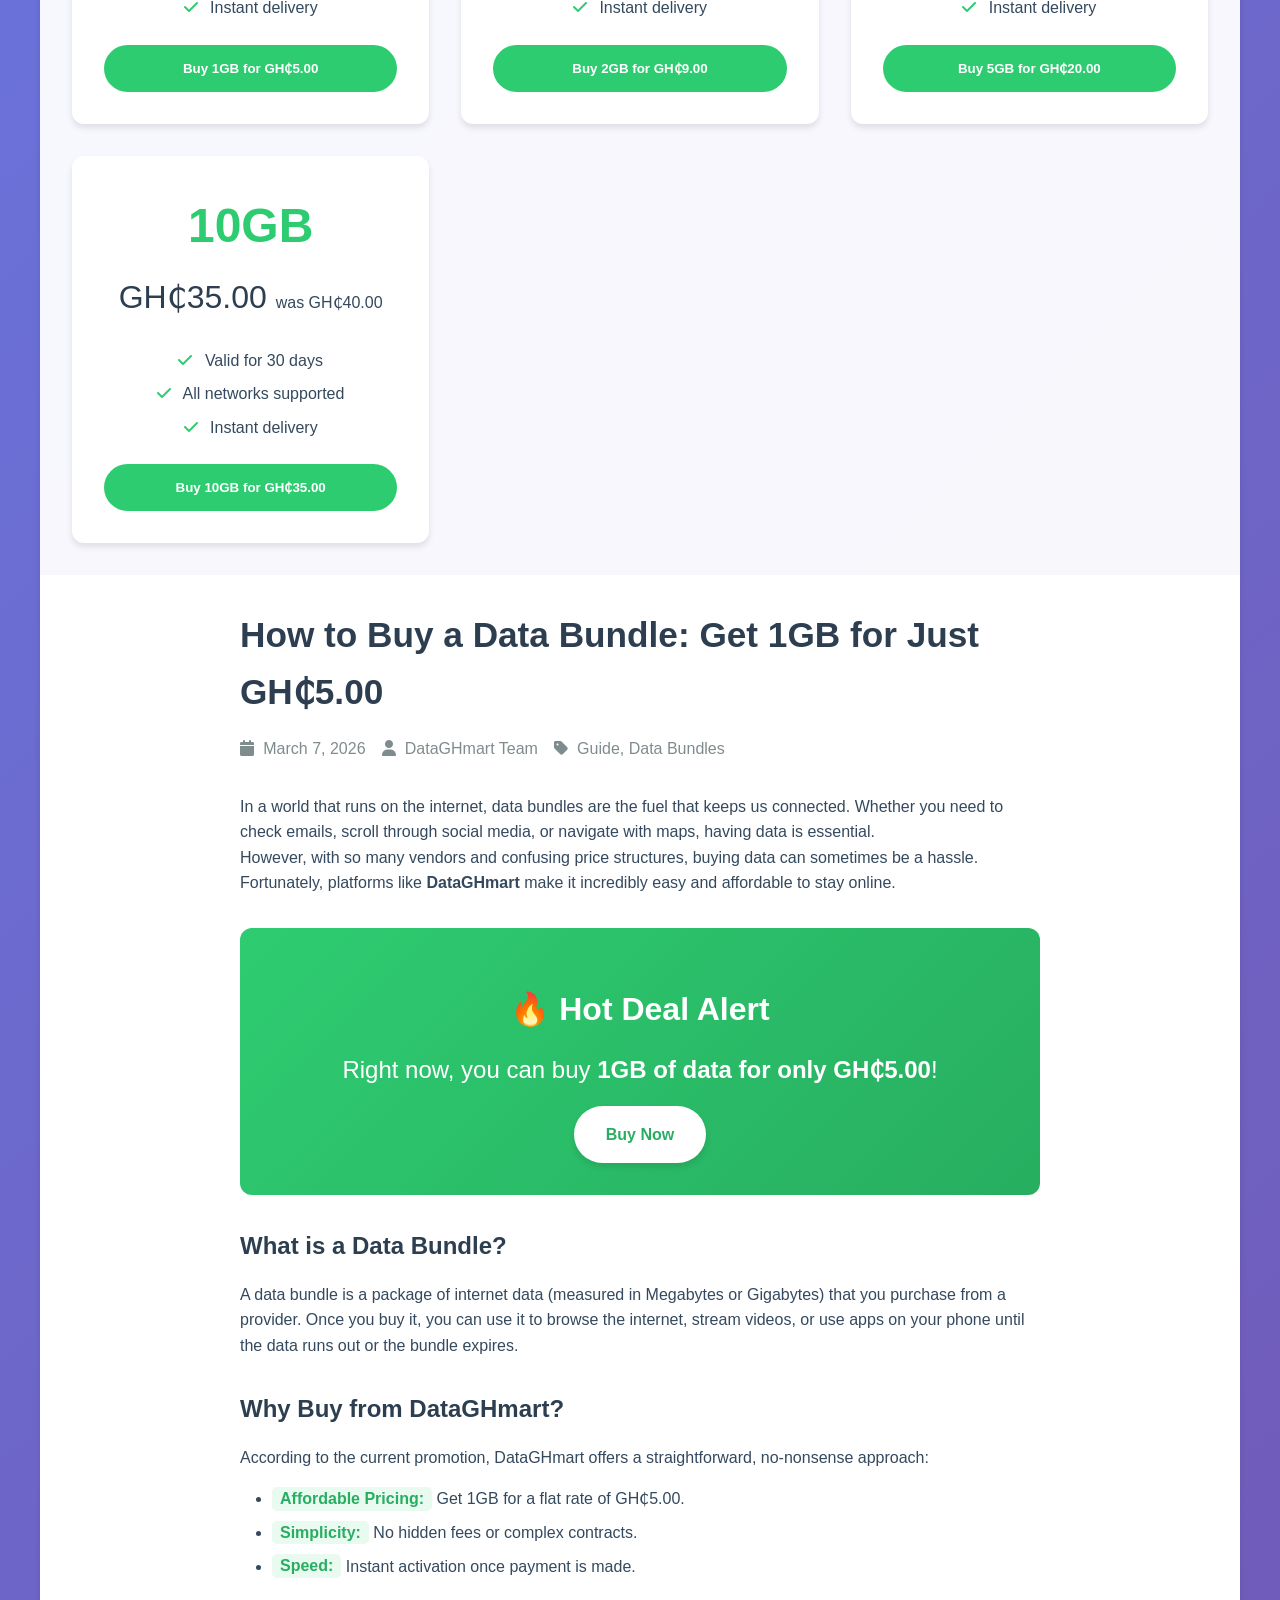
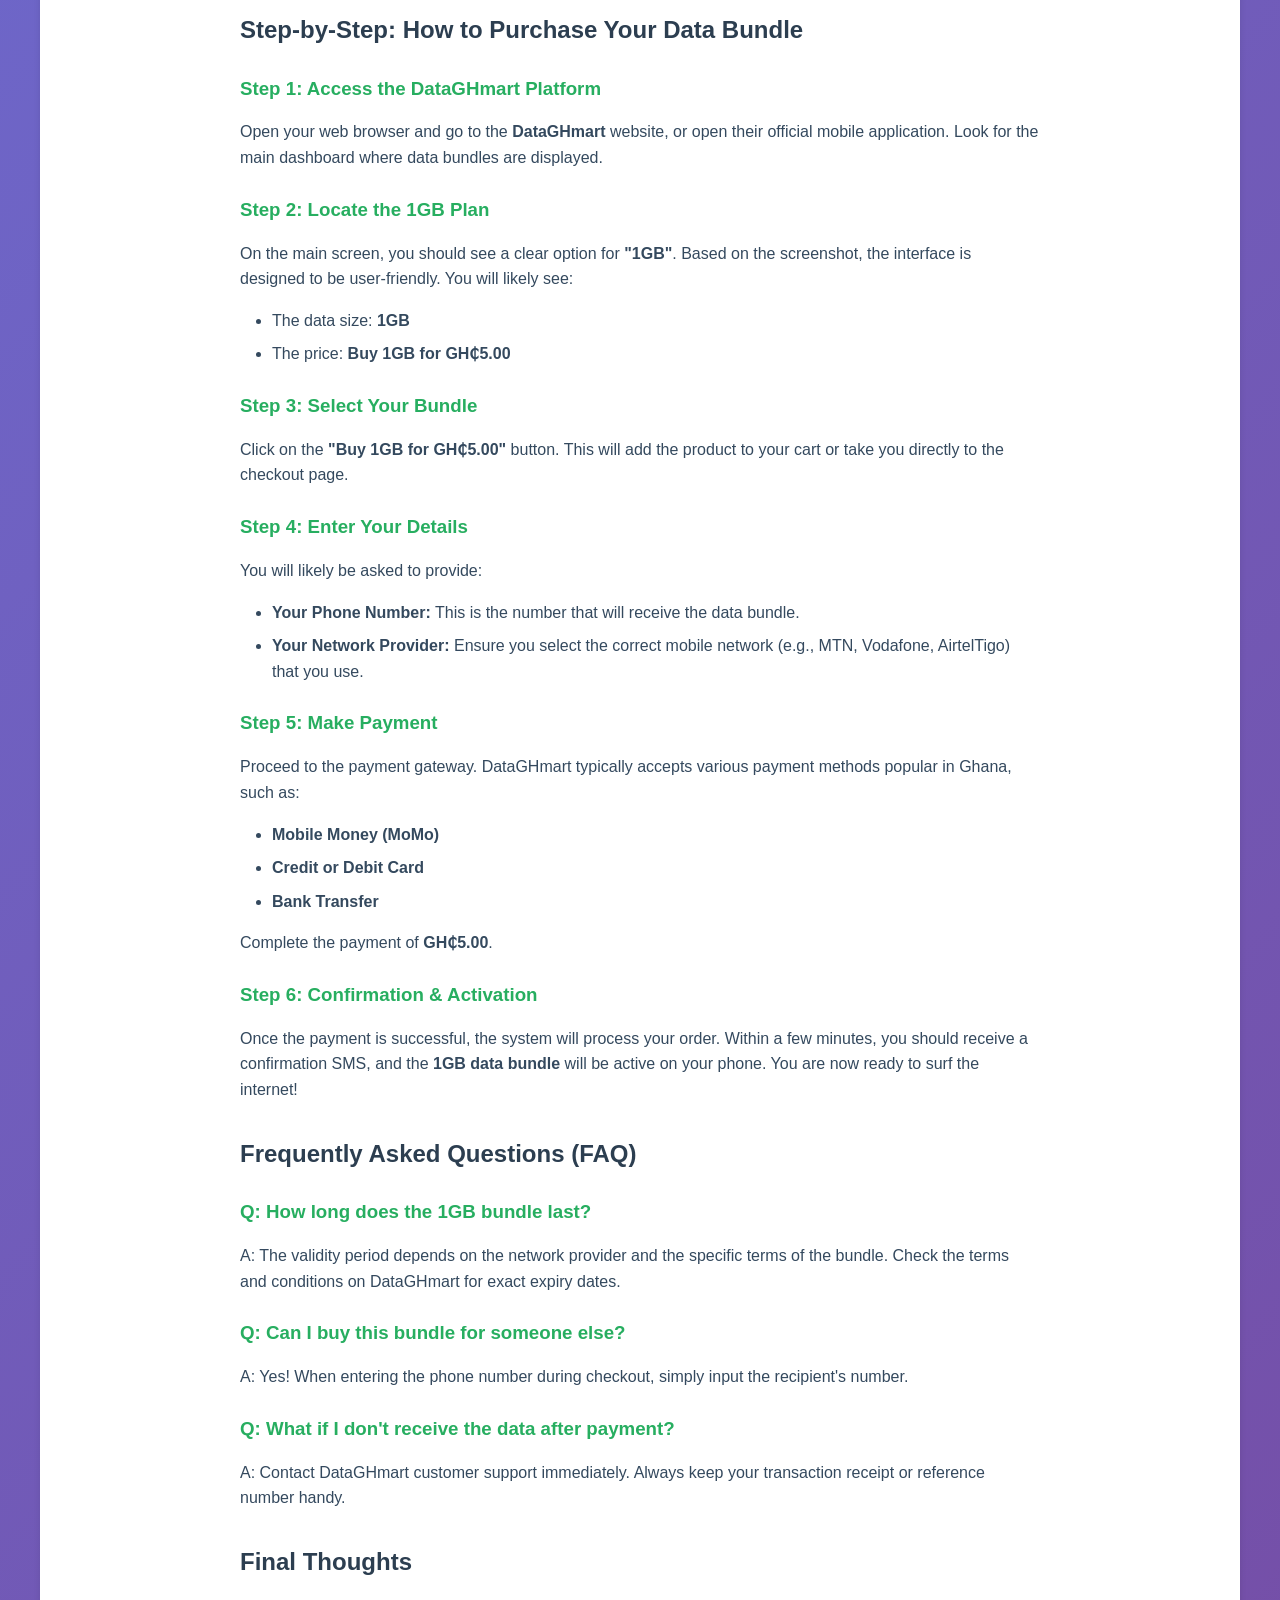
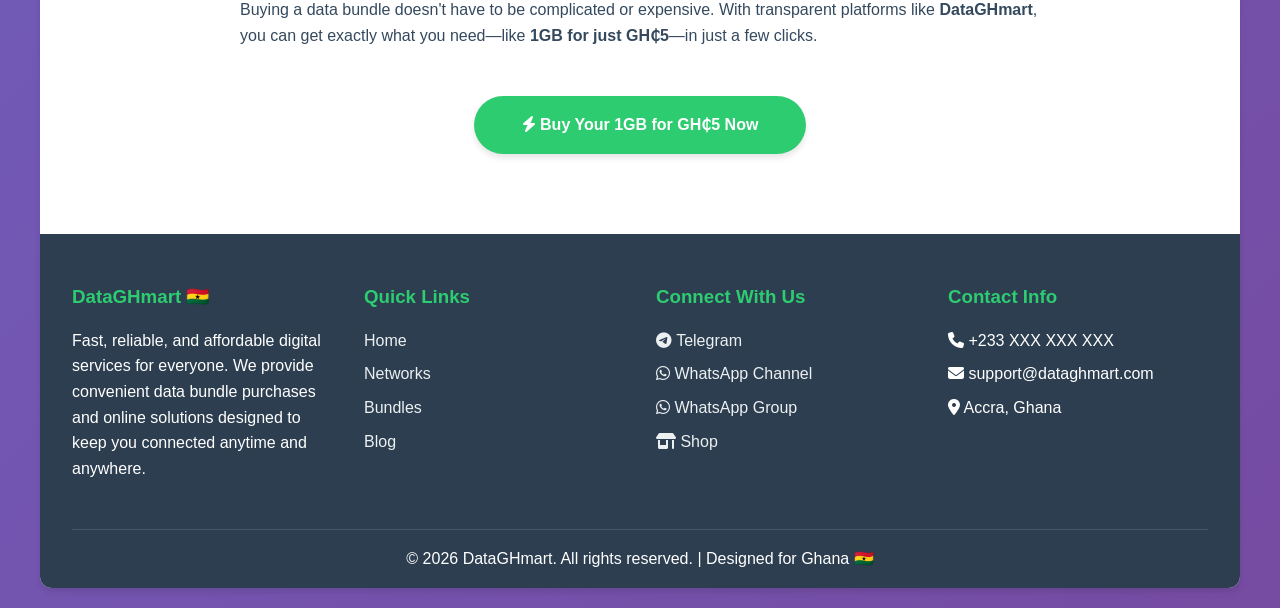
==== commit 7d5d9e13: "Update index.html" ====
--- a/index.html
+++ b/index.html
@@ -1,7 +1,6 @@
 <!DOCTYPE html>
 <html lang="en">
 <head>
-    google-site-verification: googlefe2ee9b3cc91c146.html
     <meta name="google-site-verification" content="9vMNerM8PINqfsRTG9Ss7VI5YIc3vKD4_roZ_LGCZEs" />
     <meta charset="UTF-8">
     <meta name="viewport" content="width=device-width, initial-scale=1.0">
